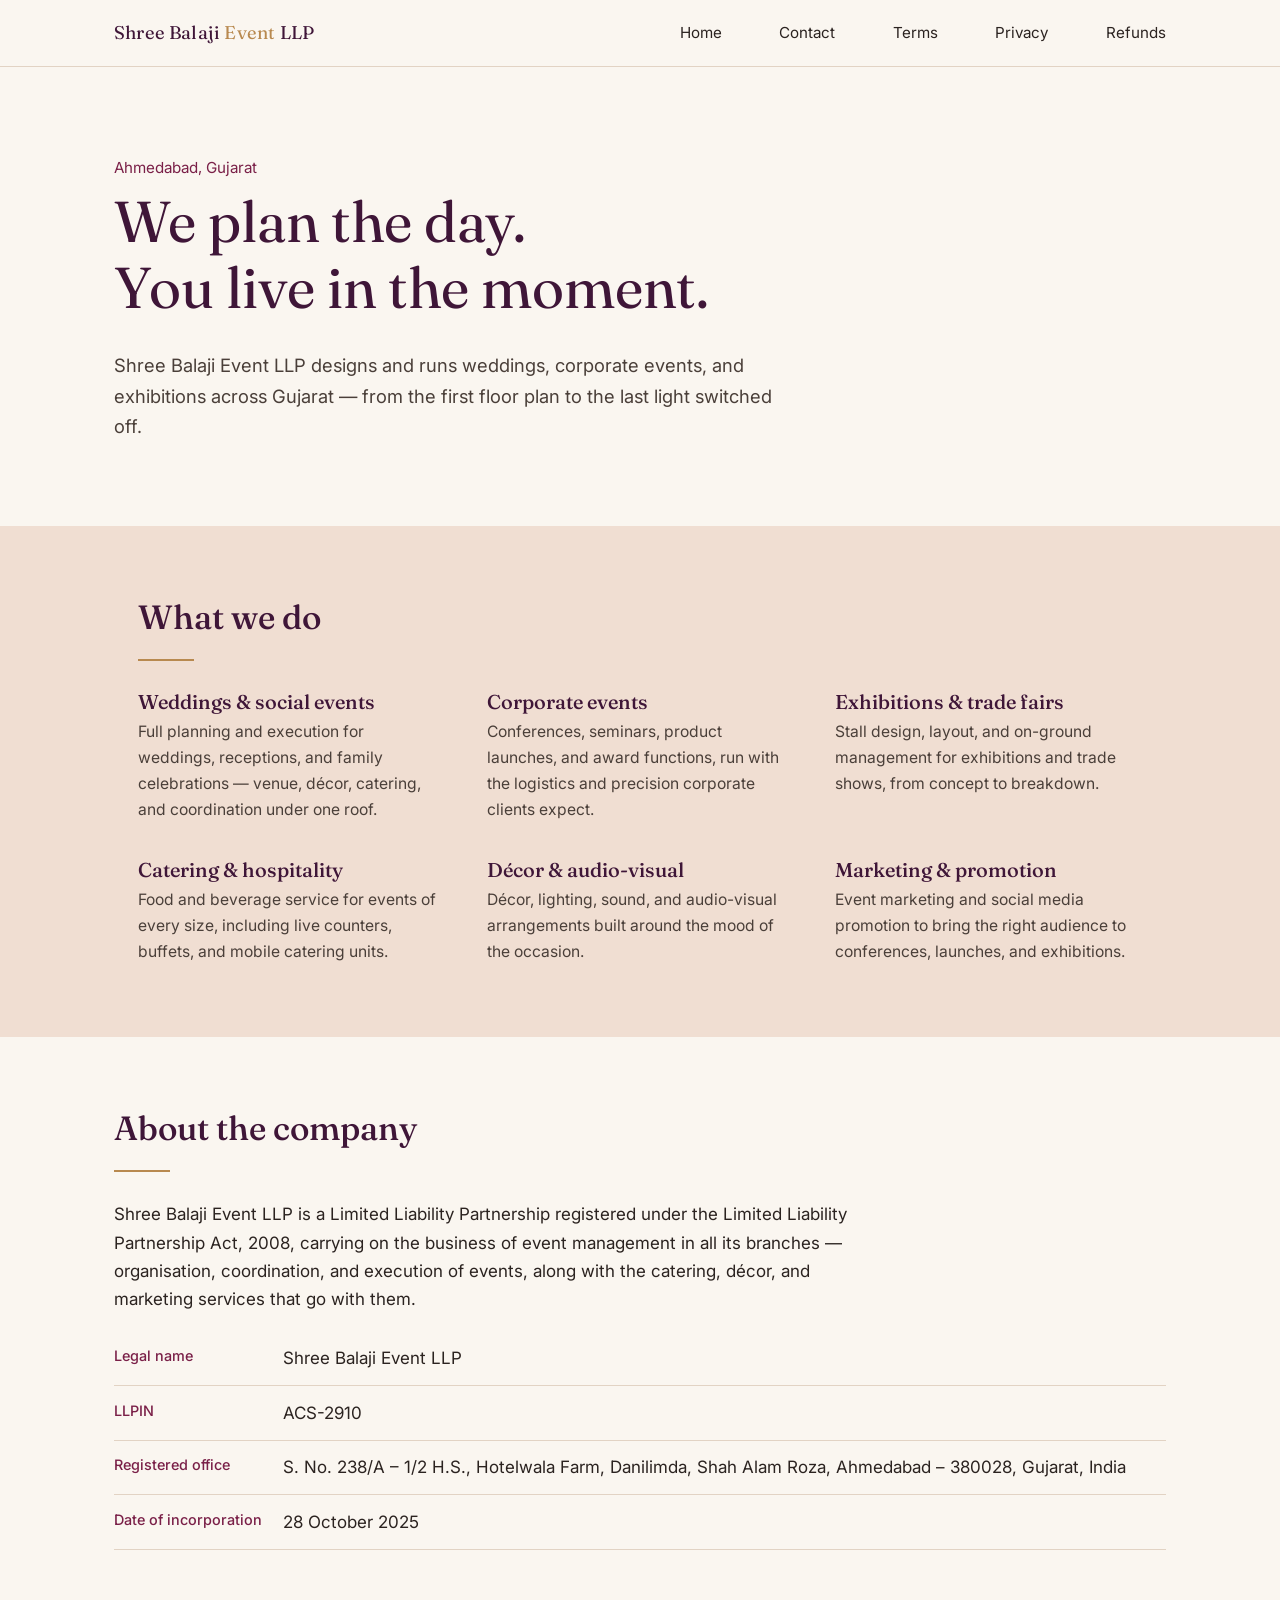
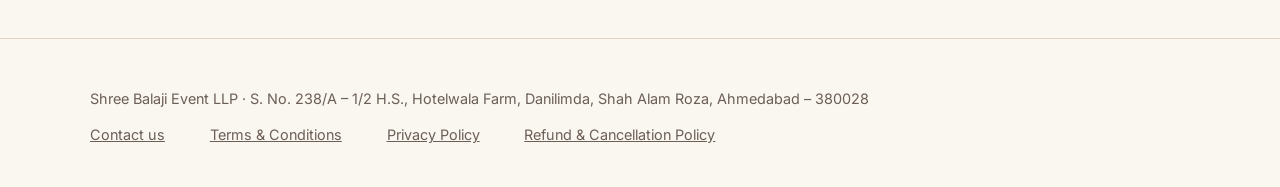
==== index.html @ d2be3fe3 "Initial commit of Shree Balaji Event website" ====
<!DOCTYPE html>
<html lang="en">

<head>
  <meta charset="UTF-8">
  <meta name="viewport" content="width=device-width, initial-scale=1.0">
  <title>Shree Balaji Event LLP — Event Management, Ahmedabad</title>
  <link rel="stylesheet" href="style.css">
</head>

<body>

  <header class="site">
    <div class="nav-inner">
      <a href="index.html" class="brand">Shree Balaji <span>Event</span> LLP</a>
      <nav class="links">
        <a href="index.html">Home</a>
        <a href="contact.html">Contact</a>
        <a href="terms.html">Terms</a>
        <a href="privacy.html">Privacy</a>
        <a href="refund-policy.html">Refunds</a>
      </nav>
    </div>
  </header>

  <main>
    <section class="hero">
      <p class="kicker">Ahmedabad, Gujarat</p>
      <h1>We plan the day.<br>You live in the moment.</h1>
      <p class="lede">Shree Balaji Event LLP designs and runs weddings, corporate events, and exhibitions across Gujarat
        — from the first floor plan to the last light switched off.</p>
    </section>

    <section class="alt">
      <div class="section-inner">
        <h2>What we do</h2>
        <hr class="rule">
        <div class="grid">
          <div>
            <h3>Weddings &amp; social events</h3>
            <p>Full planning and execution for weddings, receptions, and family celebrations — venue, décor, catering,
              and coordination under one roof.</p>
          </div>
          <div>
            <h3>Corporate events</h3>
            <p>Conferences, seminars, product launches, and award functions, run with the logistics and precision
              corporate clients expect.</p>
          </div>
          <div>
            <h3>Exhibitions &amp; trade fairs</h3>
            <p>Stall design, layout, and on-ground management for exhibitions and trade shows, from concept to
              breakdown.</p>
          </div>
          <div>
            <h3>Catering &amp; hospitality</h3>
            <p>Food and beverage service for events of every size, including live counters, buffets, and mobile catering
              units.</p>
          </div>
          <div>
            <h3>Décor &amp; audio-visual</h3>
            <p>Décor, lighting, sound, and audio-visual arrangements built around the mood of the occasion.</p>
          </div>
          <div>
            <h3>Marketing &amp; promotion</h3>
            <p>Event marketing and social media promotion to bring the right audience to conferences, launches, and
              exhibitions.</p>
          </div>
        </div>
      </div>
    </section>

    <section>
      <h2>About the company</h2>
      <hr class="rule">
      <p>Shree Balaji Event LLP is a Limited Liability Partnership registered under the Limited Liability Partnership
        Act, 2008, carrying on the business of event management in all its branches — organisation, coordination, and
        execution of events, along with the catering, décor, and marketing services that go with them.</p>
      <ul class="detail-list">
        <li><span class="k">Legal name</span><span>Shree Balaji Event LLP</span></li>
        <li><span class="k">LLPIN</span><span>ACS-2910</span></li>
        <li><span class="k">Registered office</span><span>S. No. 238/A – 1/2 H.S., Hotelwala Farm, Danilimda, Shah Alam
            Roza, Ahmedabad – 380028, Gujarat, India</span></li>
        <li><span class="k">Date of incorporation</span><span>28 October 2025</span></li>
      </ul>
    </section>
  </main>

  <footer class="site">
    <div class="footer-inner">
      <div>Shree Balaji Event LLP · S. No. 238/A – 1/2 H.S., Hotelwala Farm, Danilimda, Shah Alam Roza, Ahmedabad –
        380028</div>
      <div class="foot-links">
        <a href="contact.html">Contact us</a>
        <a href="terms.html">Terms &amp; Conditions</a>
        <a href="privacy.html">Privacy Policy</a>
        <a href="refund-policy.html">Refund &amp; Cancellation Policy</a>
      </div>
    </div>
  </footer>

</body>

</html>
---- style.css ----
@import url('https://fonts.googleapis.com/css2?family=Fraunces:opsz,wght@9..144,400;9..144,500;9..144,600&family=Inter:wght@400;500;600&display=swap');

:root{
  --cream:#faf6f0;
  --blush:#f0ded2;
  --plum:#3f1638;
  --wine:#7a2048;
  --gold:#b8894f;
  --charcoal:#2b2320;
  --line:#e2d3c4;
}

*{box-sizing:border-box;}

html{scroll-behavior:smooth;}

body{
  margin:0;
  background:var(--cream);
  color:var(--charcoal);
  font-family:'Inter',sans-serif;
  font-size:17px;
  line-height:1.65;
}

h1,h2,h3{
  font-family:'Fraunces',serif;
  color:var(--plum);
  font-weight:500;
  line-height:1.15;
  margin:0 0 0.5em;
}

h1{font-size:clamp(2.4rem,5vw,3.6rem); font-weight:400;}
h2{font-size:clamp(1.6rem,3vw,2.1rem);}
h3{font-size:1.25rem;}

p{max-width:68ch; margin:0 0 1.1em;}

a{color:var(--wine);}

.rule{
  width:56px;
  height:2px;
  background:var(--gold);
  border:none;
  margin:1.4rem 0 1.8rem;
}

/* Nav */
header.site{
  position:sticky; top:0; z-index:10;
  background:rgba(250,246,240,0.92);
  backdrop-filter:blur(6px);
  border-bottom:1px solid var(--line);
}
.nav-inner{
  max-width:1100px; margin:0 auto;
  display:flex; align-items:center; justify-content:space-between;
  padding:1.1rem 1.5rem;
}
.brand{
  font-family:'Fraunces',serif;
  font-size:1.15rem;
  color:var(--plum);
  text-decoration:none;
  letter-spacing:0.01em;
}
.brand span{color:var(--gold);}
nav.links{display:flex; gap:1.8rem;}
nav.links a{
  color:var(--charcoal);
  text-decoration:none;
  font-size:0.95rem;
  margin-left:1.8rem;
}
nav.links a:first-child{margin-left:0;}
nav.links a:hover{color:var(--wine);}

/* Layout */
main{max-width:1100px; margin:0 auto; padding:0 1.5rem;}
section{padding:4.5rem 0;}
section.alt{
  background:var(--blush);
  margin:0 calc(50% - 50vw);
  padding:4.5rem calc(50vw - 50% + 1.5rem);
}
.section-inner{max-width:1100px; margin:0 auto; padding:0 0;}

.hero{padding:5.5rem 0 4rem;}
.hero .kicker{
  color:var(--wine); font-size:0.95rem; margin-bottom:0.6rem;
}
.hero p.lede{font-size:1.15rem; max-width:56ch; color:#4a3f39;}

.grid{
  display:grid;
  grid-template-columns:repeat(auto-fit,minmax(240px,1fr));
  gap:2.2rem 2.6rem;
  margin-top:1.5rem;
}
.grid h3{margin-bottom:0.4rem;}
.grid p{margin:0; font-size:0.98rem; color:#4a3f39;}

.detail-list{list-style:none; padding:0; margin:1rem 0;}
.detail-list li{
  padding:0.8rem 0;
  border-bottom:1px solid var(--line);
  display:flex; gap:1.2rem;
}
.detail-list .k{
  min-width:150px; color:var(--wine); font-size:0.9rem; font-weight:500;
}

footer.site{
  border-top:1px solid var(--line);
  padding:3rem 1.5rem 2.5rem;
  color:#6b5f57;
  font-size:0.9rem;
}
.footer-inner{max-width:1100px; margin:0 auto;}
footer.site a{color:#6b5f57; margin-right:1.4rem;}
footer.site .foot-links{margin-top:0.8rem; display:flex; gap:1.4rem; flex-wrap:wrap;}

.legal h2{margin-top:2.2rem;}
.legal p, .legal li{color:#453b35;}
.updated{color:#8a7c72; font-size:0.9rem; margin-bottom:2rem;}

@media (max-width:640px){
  nav.links{gap:1rem; font-size:0.88rem;}
  section{padding:3rem 0;}
  section.alt{padding:3rem 1.2rem;}
}
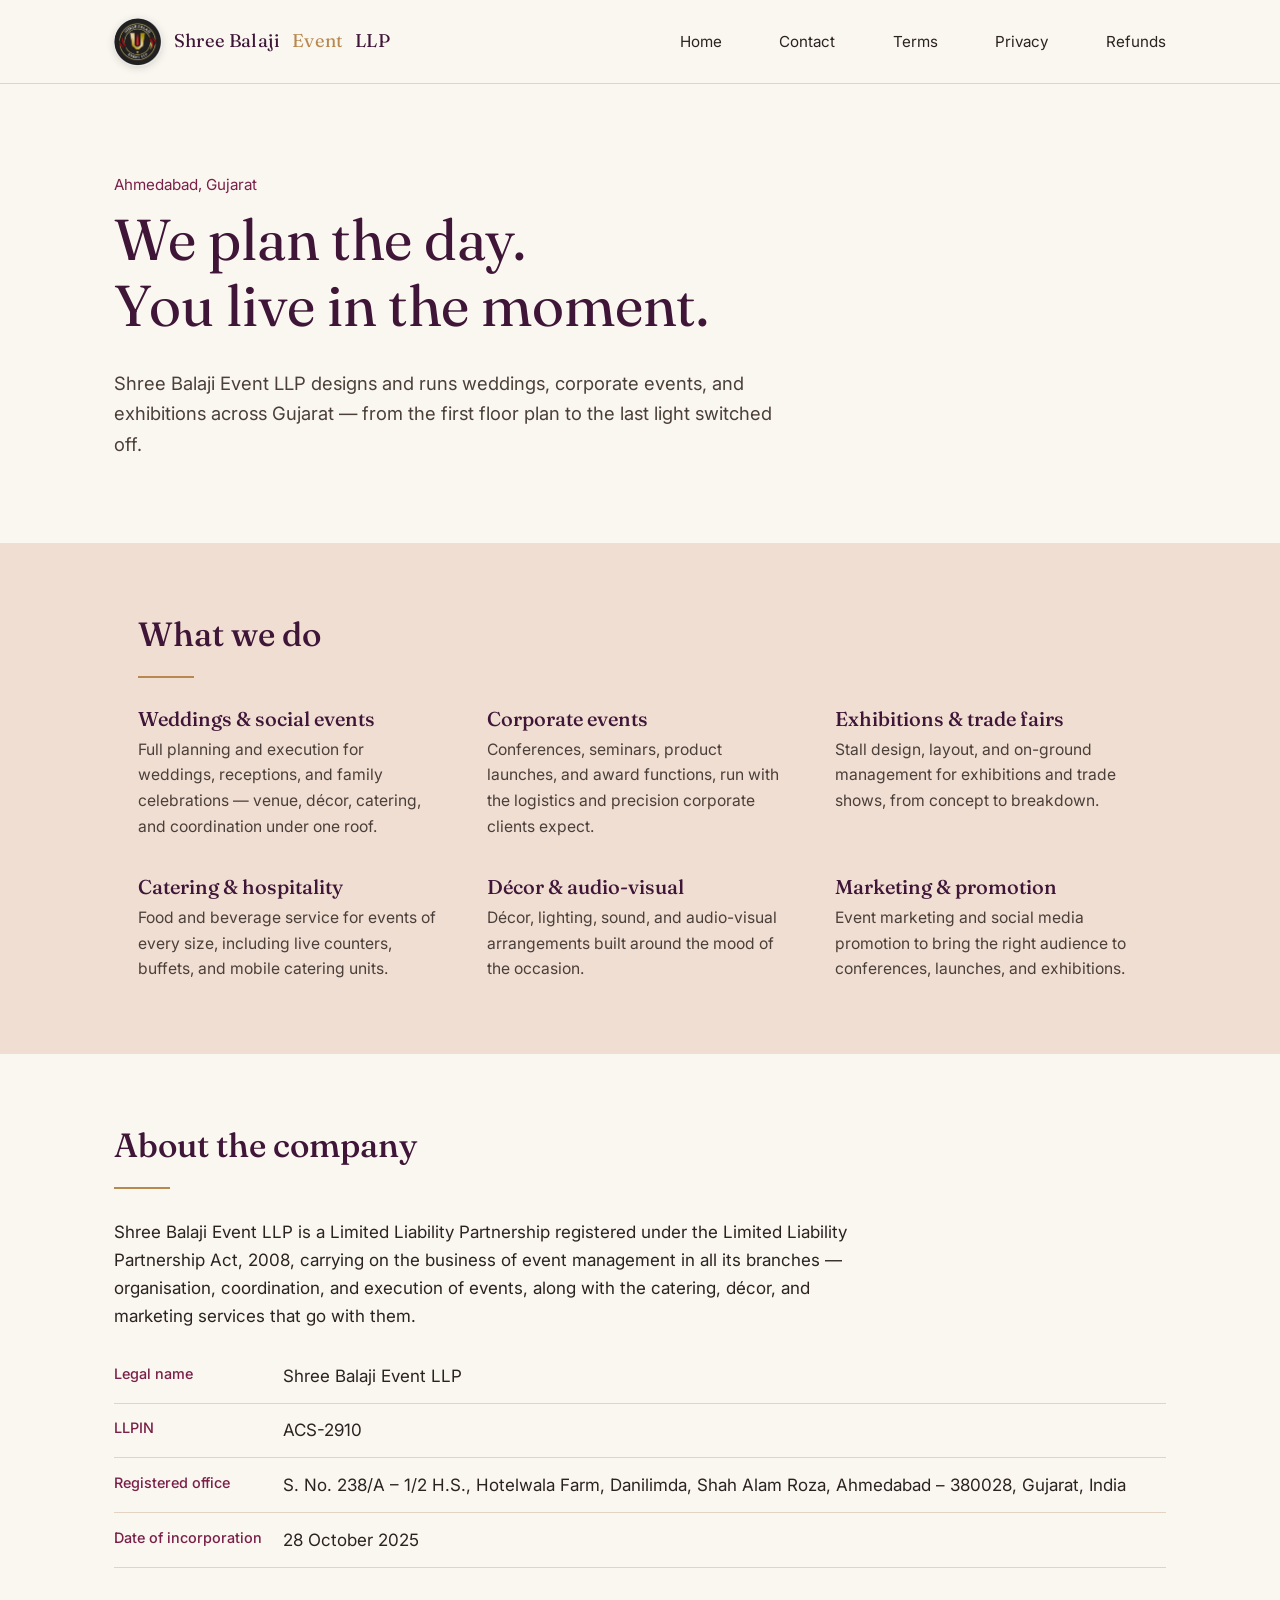
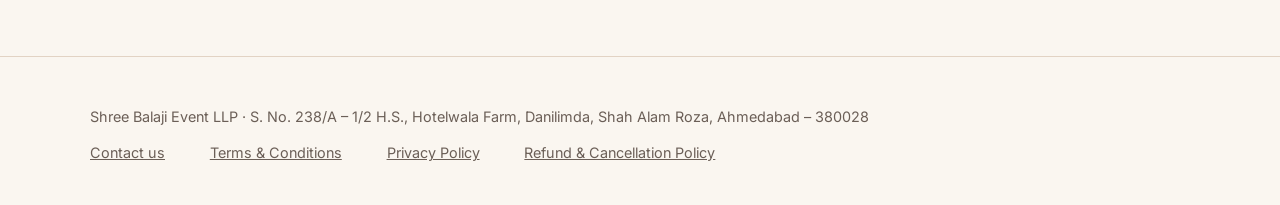
==== commit 16857c4e: "Add brand logo to header navigation and tab favicon across all pages" ====
--- a/index.html
+++ b/index.html
@@ -5,6 +5,7 @@
   <meta charset="UTF-8">
   <meta name="viewport" content="width=device-width, initial-scale=1.0">
   <title>Shree Balaji Event LLP — Event Management, Ahmedabad</title>
+  <link rel="icon" type="image/jpeg" href="logo.jpg">
   <link rel="stylesheet" href="style.css">
 </head>
 
@@ -12,7 +13,10 @@
 
   <header class="site">
     <div class="nav-inner">
-      <a href="index.html" class="brand">Shree Balaji <span>Event</span> LLP</a>
+      <a href="index.html" class="brand">
+        <img src="logo.jpg" alt="Shree Balaji Event LLP Logo" class="brand-logo">
+        Shree Balaji <span>Event</span> LLP
+      </a>
       <nav class="links">
         <a href="index.html">Home</a>
         <a href="contact.html">Contact</a>
--- a/style.css
+++ b/style.css
@@ -65,9 +65,23 @@
   color:var(--plum);
   text-decoration:none;
   letter-spacing:0.01em;
+  display:inline-flex;
+  align-items:center;
+  gap:0.75rem;
+}
+.brand-logo{
+  height:48px;
+  width:48px;
+  border-radius:50%;
+  object-fit:cover;
+  box-shadow:0 2px 8px rgba(0,0,0,0.15);
+  transition:transform 0.2s ease;
+}
+.brand:hover .brand-logo{
+  transform:scale(1.05);
 }
 .brand span{color:var(--gold);}
-nav.links{display:flex; gap:1.8rem;}
+nav.links{display:flex; gap:1.8rem; align-items:center;}
 nav.links a{
   color:var(--charcoal);
   text-decoration:none;
